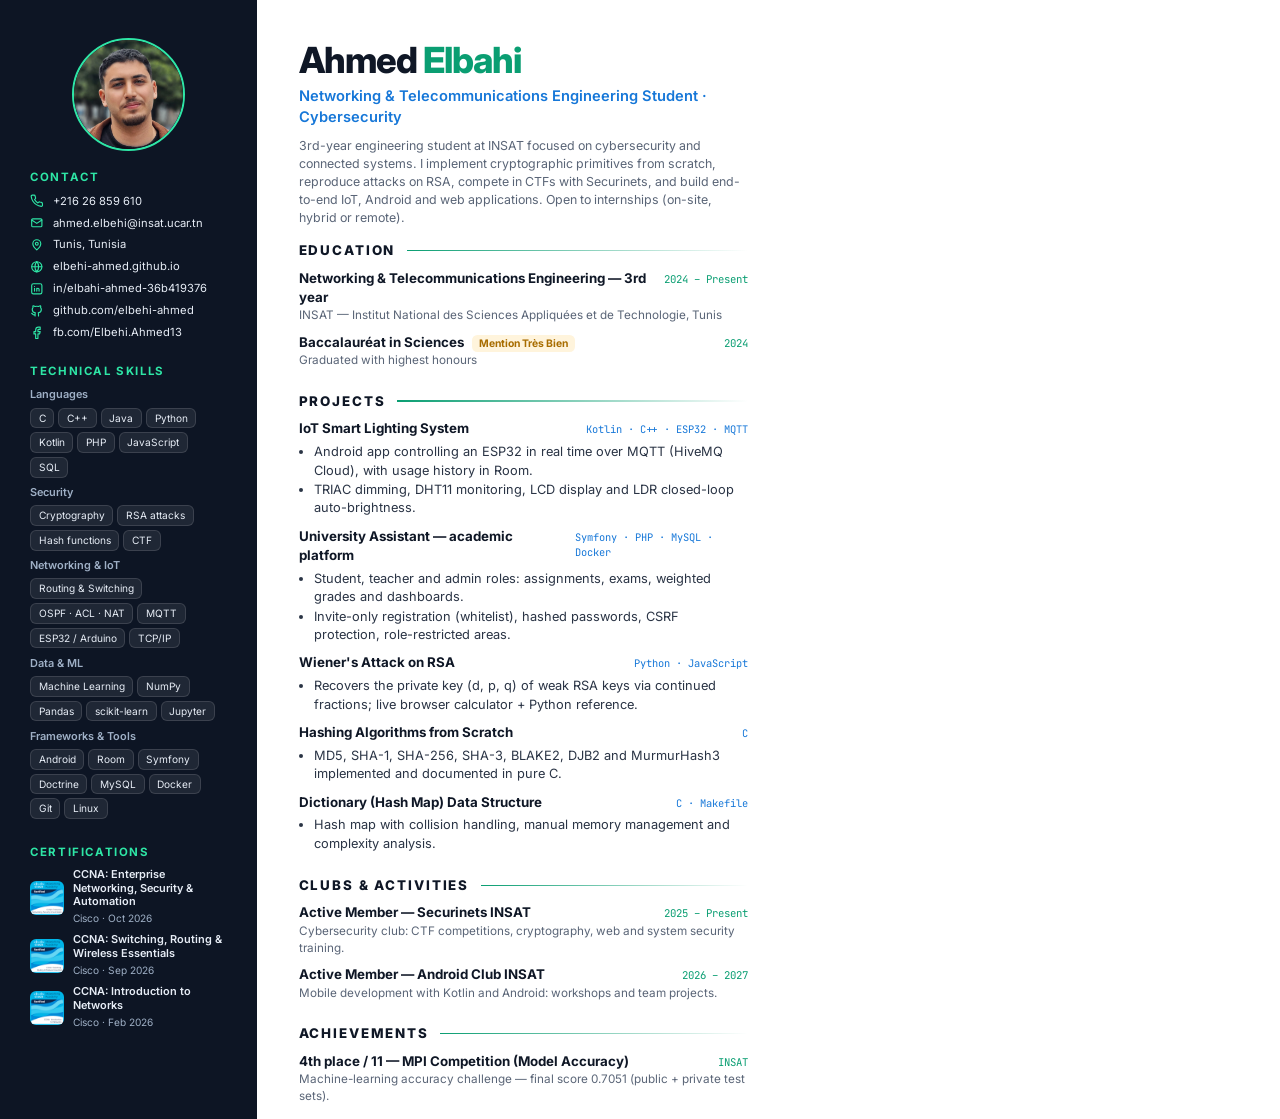
==== cv/cv.html @ 57c57052 "cv" ====
<!doctype html>
<html lang="en">
<head>
<meta charset="utf-8" />
<title>Ahmed Elbahi — CV</title>
<link href="https://fonts.googleapis.com/css2?family=Inter:wght@400;500;600;700;800&family=JetBrains+Mono:wght@500&display=swap" rel="stylesheet" />
<style>
  @page { size: A4; margin: 0; }
  :root { --ink: #0f1726; --muted: #5a6577; --line: #e3e8ef; --accent: #0a9e72; --accent2: #1677d8; --side: #0d1524; }
  * { box-sizing: border-box; margin: 0; padding: 0; }
  html, body { width: 210mm; height: 296mm; background: #fff; }
  body { font-family: "Inter", Arial, sans-serif; color: var(--ink); font-size: 9.6pt; line-height: 1.45; -webkit-print-color-adjust: exact; print-color-adjust: exact; }
  .page { display: grid; grid-template-columns: 68mm 1fr; height: 296mm; overflow: hidden; }

  aside { background: var(--side); color: #e7edf6; padding: 10mm 8mm 6mm; display: flex; flex-direction: column; gap: 4.6mm; }
  .photo { width: 30mm; height: 30mm; border-radius: 50%; object-fit: cover; margin: 0 auto; border: 2.5px solid #2ee6a6; display: block; }
  aside h3 { font-size: 8.6pt; letter-spacing: .14em; text-transform: uppercase; color: #2ee6a6; margin-bottom: 2mm; font-weight: 700; }
  .contact li { list-style: none; display: flex; gap: 2.4mm; align-items: flex-start; margin-bottom: 1.5mm; font-size: 8.4pt; word-break: break-word; }
  .contact svg { width: 3.6mm; height: 3.6mm; flex: none; margin-top: .4mm; fill: none; stroke: #2ee6a6; stroke-width: 2; stroke-linecap: round; stroke-linejoin: round; }
  .contact a { color: #e7edf6; text-decoration: none; }
  .tags { display: flex; flex-wrap: wrap; gap: 1.1mm; }
  .tags span { font-size: 7.6pt; padding: .5mm 2mm; border-radius: 1.6mm; background: rgba(255,255,255,.08); border: 1px solid rgba(255,255,255,.12); }
  .sk { margin-bottom: 2mm; }
  .sk b { display: block; font-size: 8.2pt; color: #9fb0c6; font-weight: 600; margin-bottom: 1.2mm; }
  .club { margin-bottom: 2.6mm; font-size: 8.6pt; }
  .club b { display: block; font-weight: 600; }
  .club span { color: #9fb0c6; font-size: 8pt; }

  main { padding: 11mm 12mm 8mm 11mm; display: flex; flex-direction: column; gap: 3.6mm; }
  header h1 { font-size: 27pt; font-weight: 800; letter-spacing: -.03em; line-height: 1; }
  header h1 span { color: var(--accent); }
  header p.title { margin-top: 2.2mm; font-size: 11pt; font-weight: 600; color: var(--accent2); }
  header p.sum { margin-top: 2.4mm; color: var(--muted); font-size: 9.3pt; }
  h2 { font-size: 10pt; letter-spacing: .14em; text-transform: uppercase; font-weight: 800; display: flex; align-items: center; gap: 3mm; margin-bottom: 2.2mm; }
  h2::after { content: ""; flex: 1; height: 1.5px; background: linear-gradient(90deg, var(--accent), transparent); }
  .item { margin-bottom: 2.3mm; }
  .row { display: flex; justify-content: space-between; align-items: baseline; gap: 4mm; }
  .item h4 { font-size: 10pt; font-weight: 700; }
  .date { font-family: "JetBrains Mono", monospace; font-size: 8pt; color: var(--accent); white-space: nowrap; }
  .sub { color: var(--muted); font-size: 8.8pt; }
  .item ul { margin: 1.2mm 0 0 4mm; }
  .item li { margin-bottom: .2mm; color: #2a3445; }
  .stack { font-family: "JetBrains Mono", monospace; font-size: 7.8pt; color: var(--accent2); }
  .badge { display: inline-block; font-size: 7.8pt; font-weight: 700; color: #a86d00; background: #fff4dc; border-radius: 1.4mm; padding: .3mm 1.8mm; margin-left: 1.5mm; }
  .cert { display: flex; gap: 2.4mm; align-items: center; margin-bottom: 1.6mm; text-decoration: none; color: #e7edf6; }
  .cert img { width: 9mm; height: 9mm; border-radius: 1.6mm; flex: none; }
  .cert b { display: block; font-size: 8.2pt; font-weight: 600; line-height: 1.25; }
  .cert span { color: #9fb0c6; font-size: 7.6pt; }
</style>
</head>
<body>
<div class="page">
  <aside>
    <img class="photo" src="../assets/ahmed-avatar.jpg" alt="Ahmed Elbahi" />

    <section>
      <h3>Contact</h3>
      <ul class="contact">
        <li><svg viewBox="0 0 24 24"><path d="M22 16.9v3a2 2 0 0 1-2.2 2 19.8 19.8 0 0 1-8.6-3.1 19.5 19.5 0 0 1-6-6A19.8 19.8 0 0 1 2.1 4.2 2 2 0 0 1 4.1 2h3a2 2 0 0 1 2 1.7c.1.9.4 1.8.7 2.7a2 2 0 0 1-.5 2.1L8 9.8a16 16 0 0 0 6 6l1.3-1.3a2 2 0 0 1 2.1-.4c.9.3 1.8.6 2.7.7a2 2 0 0 1 1.7 2z"/></svg><a href="tel:+21626859610">+216 26 859 610</a></li>
        <li><svg viewBox="0 0 24 24"><rect x="3" y="5" width="18" height="14" rx="2"/><path d="M3 7l9 6 9-6"/></svg><a href="mailto:ahmed.elbehi@insat.ucar.tn">ahmed.elbehi@insat.ucar.tn</a></li>
        <li><svg viewBox="0 0 24 24"><path d="M12 21s-7-6.2-7-11a7 7 0 0 1 14 0c0 4.8-7 11-7 11z"/><circle cx="12" cy="10" r="2.5"/></svg>Tunis, Tunisia</li>
        <li><svg viewBox="0 0 24 24"><circle cx="12" cy="12" r="9"/><path d="M3 12h18M12 3a14 14 0 0 1 0 18M12 3a14 14 0 0 0 0 18"/></svg><a href="https://elbehi-ahmed.github.io">elbehi-ahmed.github.io</a></li>
        <li><svg viewBox="0 0 24 24"><rect x="3" y="3" width="18" height="18" rx="3"/><path d="M8 11v5M8 8v.01M12 16v-5M16 16v-3a2 2 0 0 0-4 0"/></svg><a href="https://www.linkedin.com/in/elbahi-ahmed-36b419376/">in/elbahi-ahmed-36b419376</a></li>
        <li><svg viewBox="0 0 24 24"><path d="M9 19c-4 1.5-4-2-6-2.5M15 21v-3.5c0-1 .1-1.4-.5-2 2.8-.3 5.5-1.4 5.5-6a4.6 4.6 0 0 0-1.3-3.2 4.2 4.2 0 0 0-.1-3.2s-1.1-.3-3.5 1.3a12 12 0 0 0-6.2 0C6.5 2.8 5.4 3.1 5.4 3.1a4.2 4.2 0 0 0-.1 3.2A4.6 4.6 0 0 0 4 9.5c0 4.6 2.7 5.7 5.5 6-.6.6-.6 1.2-.5 2V21"/></svg><a href="https://github.com/elbehi-ahmed">github.com/elbehi-ahmed</a></li>
        <li><svg viewBox="0 0 24 24"><path d="M18 2h-3a5 5 0 0 0-5 5v3H7v4h3v8h4v-8h3l1-4h-4V7a1 1 0 0 1 1-1h3z"/></svg><a href="https://www.facebook.com/Elbehi.Ahmed13">fb.com/Elbehi.Ahmed13</a></li>
      </ul>
    </section>

    <section>
      <h3>Technical skills</h3>
      <div class="sk"><b>Languages</b><div class="tags"><span>C</span><span>C++</span><span>Java</span><span>Python</span><span>Kotlin</span><span>PHP</span><span>JavaScript</span><span>SQL</span></div></div>
      <div class="sk"><b>Security</b><div class="tags"><span>Cryptography</span><span>RSA attacks</span><span>Hash functions</span><span>CTF</span></div></div>
      <div class="sk"><b>Networking &amp; IoT</b><div class="tags"><span>Routing &amp; Switching</span><span>OSPF · ACL · NAT</span><span>MQTT</span><span>ESP32 / Arduino</span><span>TCP/IP</span></div></div>
      <div class="sk"><b>Data &amp; ML</b><div class="tags"><span>Machine Learning</span><span>NumPy</span><span>Pandas</span><span>scikit-learn</span><span>Jupyter</span></div></div>
      <div class="sk"><b>Frameworks &amp; Tools</b><div class="tags"><span>Android</span><span>Room</span><span>Symfony</span><span>Doctrine</span><span>MySQL</span><span>Docker</span><span>Git</span><span>Linux</span></div></div>
    </section>

    <section>
      <h3>Certifications</h3>
      <a class="cert" href="https://www.credly.com/badges/e928fe2b-ffb3-4d6e-a502-926c4a1540fc"><img src="../assets/badges/ccna-ensa.png" alt="" /><div><b>CCNA: Enterprise Networking, Security &amp; Automation</b><span>Cisco · Oct 2026</span></div></a>
      <a class="cert" href="https://www.credly.com/badges/f3790d20-e8ef-4705-a47d-21b5ab360c4f"><img src="../assets/badges/ccna-srwe.png" alt="" /><div><b>CCNA: Switching, Routing &amp; Wireless Essentials</b><span>Cisco · Sep 2026</span></div></a>
      <a class="cert" href="https://www.credly.com/badges/be2a5c36-cdb4-4abe-bb83-583679ea0fe5"><img src="../assets/badges/ccna-itn.png" alt="" /><div><b>CCNA: Introduction to Networks</b><span>Cisco · Feb 2026</span></div></a>
    </section>
  </aside>

  <main>
    <header>
      <h1>Ahmed <span>Elbahi</span></h1>
      <p class="title">Networking &amp; Telecommunications Engineering Student · Cybersecurity</p>
      <p class="sum">3rd-year engineering student at INSAT focused on cybersecurity and connected systems. I implement cryptographic primitives from scratch, reproduce attacks on RSA, compete in CTFs with Securinets, and build end-to-end IoT, Android and web applications. Open to internships (on-site, hybrid or remote).</p>
    </header>

    <section>
      <h2>Education</h2>
      <div class="item">
        <div class="row"><h4>Networking &amp; Telecommunications Engineering — 3rd year</h4><span class="date">2024 – Present</span></div>
        <p class="sub">INSAT — Institut National des Sciences Appliquées et de Technologie, Tunis</p>
      </div>
      <div class="item">
        <div class="row"><h4>Baccalauréat in Sciences <span class="badge">Mention Très Bien</span></h4><span class="date">2024</span></div>
        <p class="sub">Graduated with highest honours</p>
      </div>
    </section>

    <section>
      <h2>Projects</h2>
      <div class="item">
        <div class="row"><h4>IoT Smart Lighting System</h4><span class="stack">Kotlin · C++ · ESP32 · MQTT</span></div>
        <ul>
          <li>Android app controlling an ESP32 in real time over MQTT (HiveMQ Cloud), with usage history in Room.</li>
          <li>TRIAC dimming, DHT11 monitoring, LCD display and LDR closed-loop auto-brightness.</li>
                  </ul>
      </div>
      <div class="item">
        <div class="row"><h4>University Assistant — academic platform</h4><span class="stack">Symfony · PHP · MySQL · Docker</span></div>
        <ul>
          <li>Student, teacher and admin roles: assignments, exams, weighted grades and dashboards.</li>
          <li>Invite-only registration (whitelist), hashed passwords, CSRF protection, role-restricted areas.</li>
        </ul>
      </div>
      <div class="item">
        <div class="row"><h4>Wiener's Attack on RSA</h4><span class="stack">Python · JavaScript</span></div>
        <ul><li>Recovers the private key (d, p, q) of weak RSA keys via continued fractions; live browser calculator + Python reference.</li></ul>
      </div>
      <div class="item">
        <div class="row"><h4>Hashing Algorithms from Scratch</h4><span class="stack">C</span></div>
        <ul><li>MD5, SHA-1, SHA-256, SHA-3, BLAKE2, DJB2 and MurmurHash3 implemented and documented in pure C.</li></ul>
      </div>
      <div class="item">
        <div class="row"><h4>Dictionary (Hash Map) Data Structure</h4><span class="stack">C · Makefile</span></div>
        <ul><li>Hash map with collision handling, manual memory management and complexity analysis.</li></ul>
      </div>
    </section>

    <section>
      <h2>Clubs &amp; Activities</h2>
      <div class="item">
        <div class="row"><h4>Active Member — Securinets INSAT</h4><span class="date">2025 – Present</span></div>
        <p class="sub">Cybersecurity club: CTF competitions, cryptography, web and system security training.</p>
      </div>
      <div class="item">
        <div class="row"><h4>Active Member — Android Club INSAT</h4><span class="date">2026 – 2027</span></div>
        <p class="sub">Mobile development with Kotlin and Android: workshops and team projects.</p>
      </div>
    </section>

    <section>
      <h2>Achievements</h2>
      <div class="item">
        <div class="row"><h4>4th place / 11 — MPI Competition (Model Accuracy)</h4><span class="date">INSAT</span></div>
        <p class="sub">Machine-learning accuracy challenge — final score 0.7051 (public + private test sets).</p>
      </div>
    </section>
  </main>
</div>
</body>
</html>
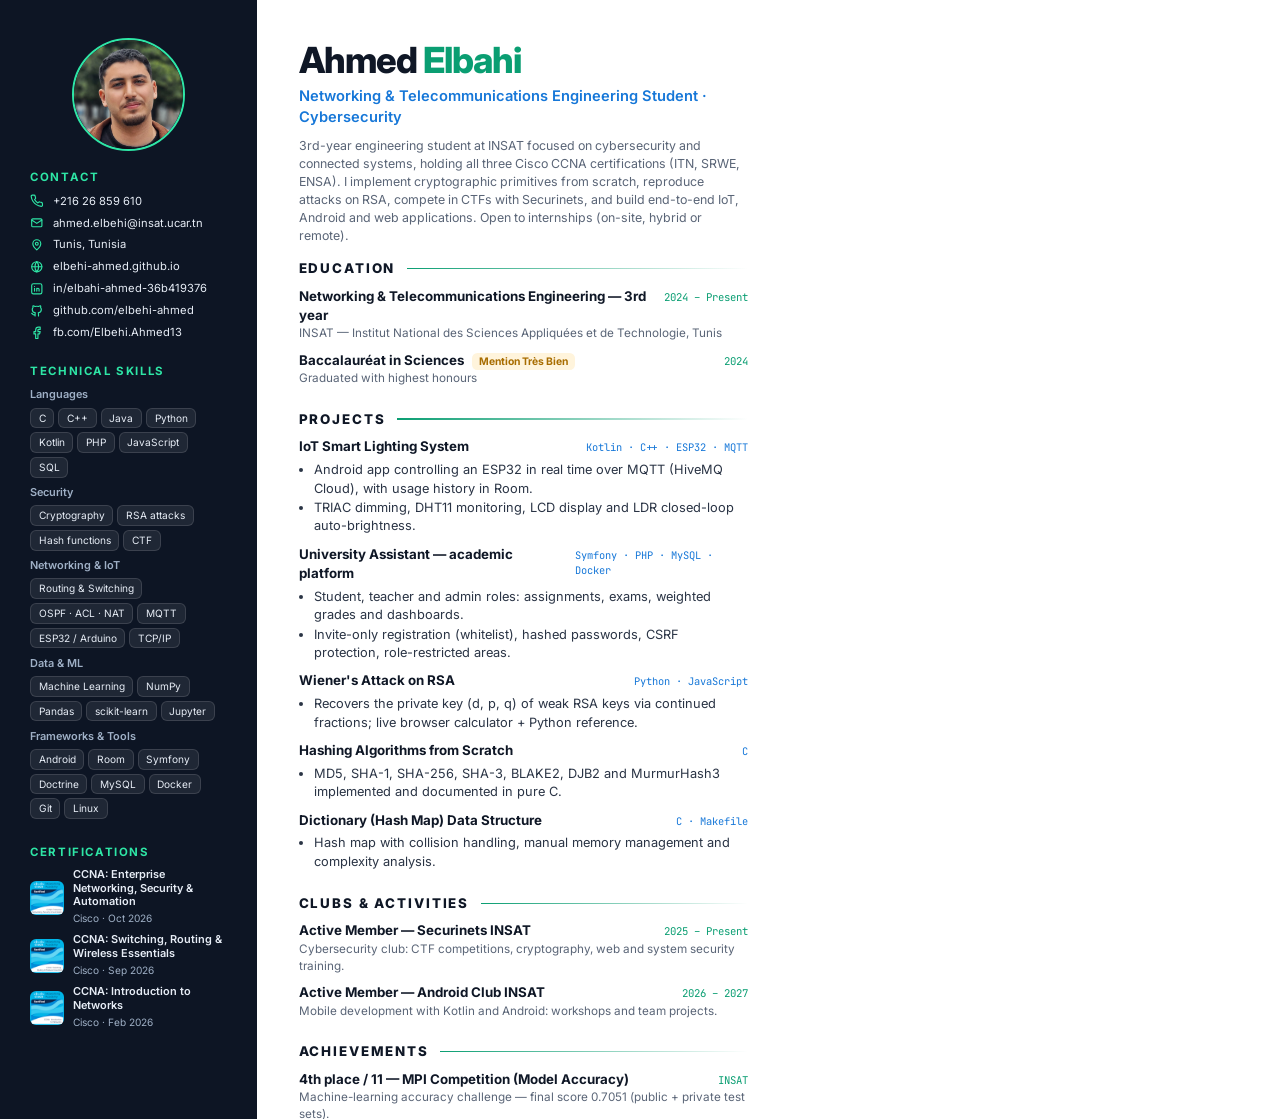
==== commit 73ed783e: "cv updated" ====
--- a/cv/cv.html
+++ b/cv/cv.html
@@ -87,7 +87,7 @@
     <header>
       <h1>Ahmed <span>Elbahi</span></h1>
       <p class="title">Networking &amp; Telecommunications Engineering Student · Cybersecurity</p>
-      <p class="sum">3rd-year engineering student at INSAT focused on cybersecurity and connected systems. I implement cryptographic primitives from scratch, reproduce attacks on RSA, compete in CTFs with Securinets, and build end-to-end IoT, Android and web applications. Open to internships (on-site, hybrid or remote).</p>
+      <p class="sum">3rd-year engineering student at INSAT focused on cybersecurity and connected systems, holding all three Cisco CCNA certifications (ITN, SRWE, ENSA). I implement cryptographic primitives from scratch, reproduce attacks on RSA, compete in CTFs with Securinets, and build end-to-end IoT, Android and web applications. Open to internships (on-site, hybrid or remote).</p>
     </header>
 
     <section>
